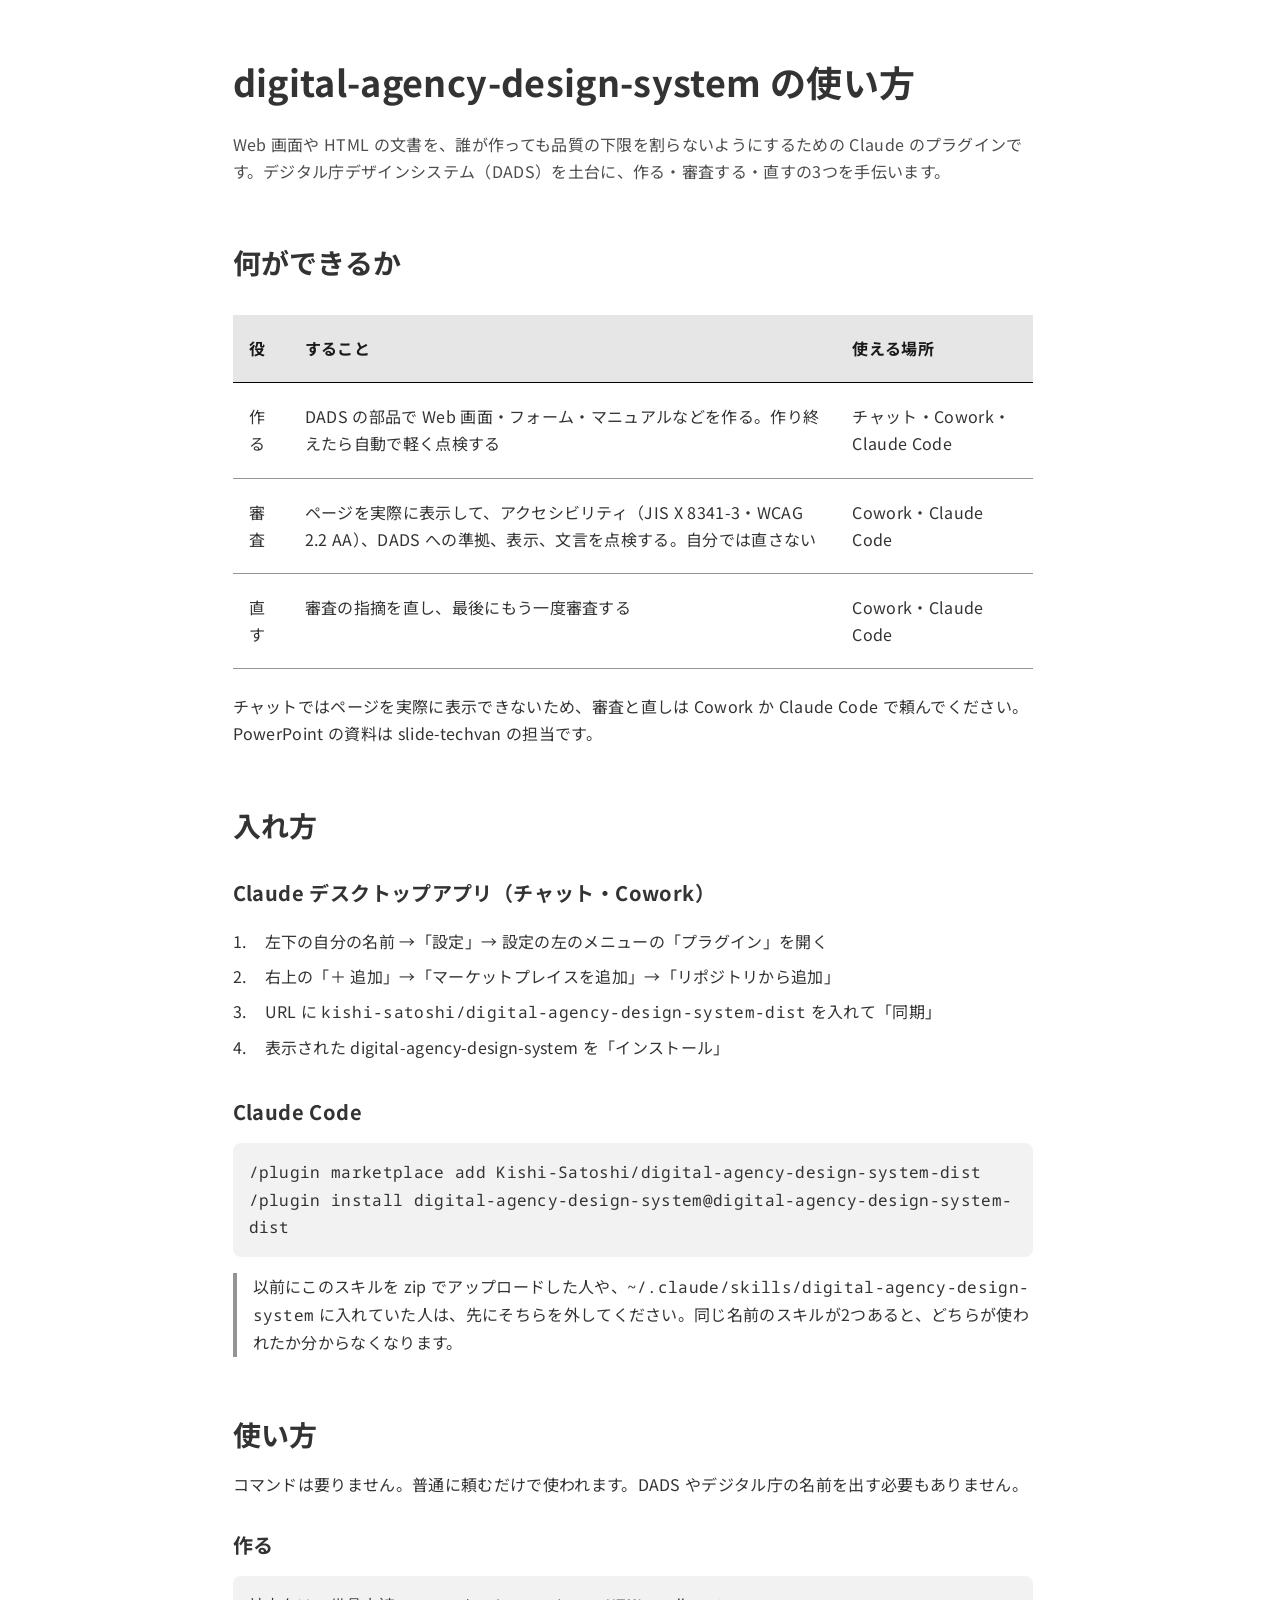
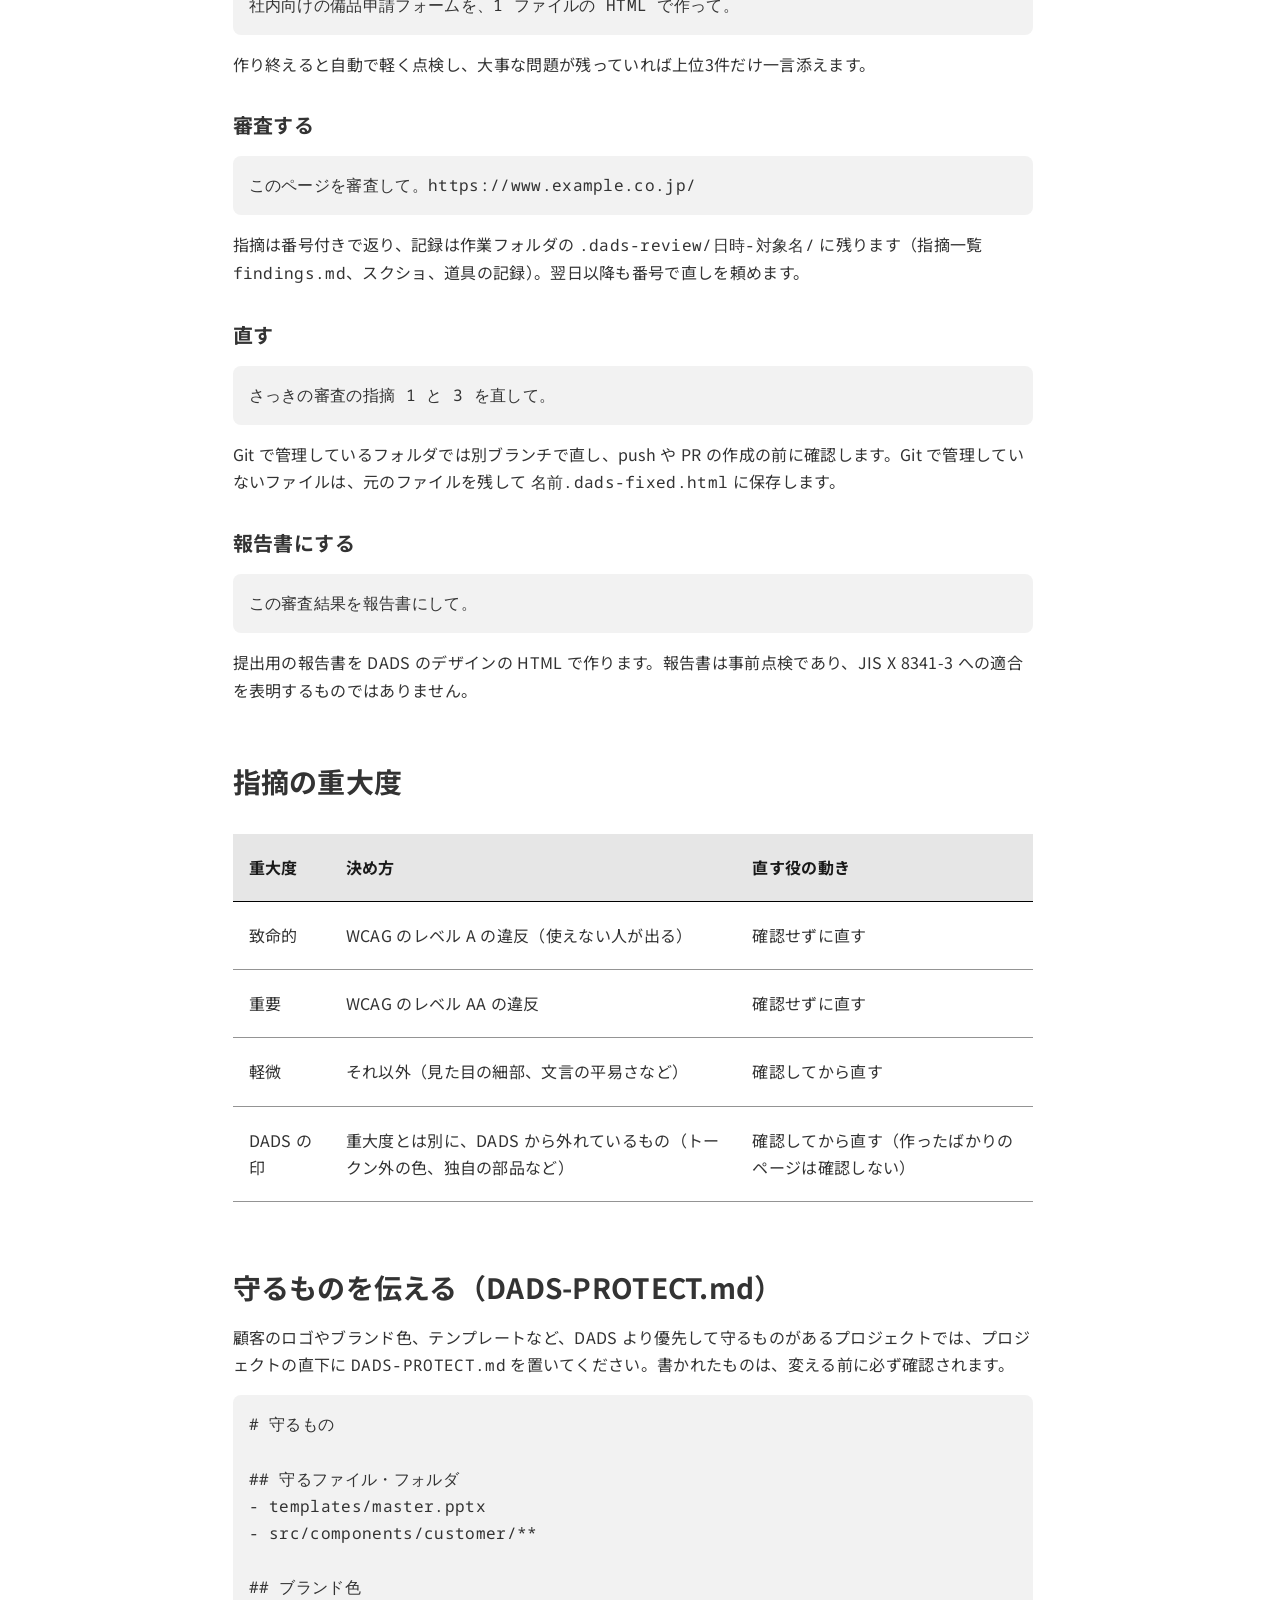
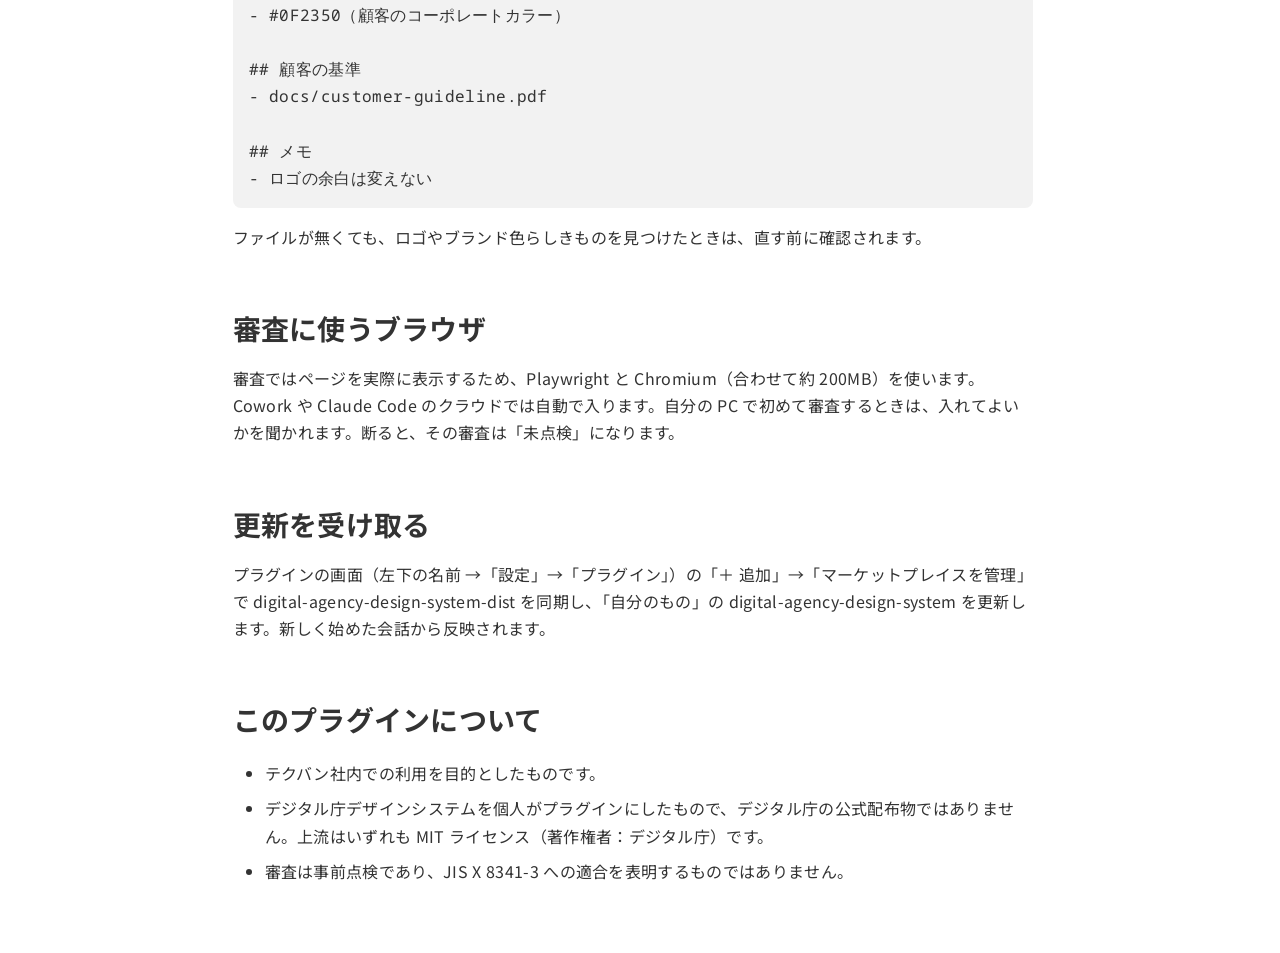
==== docs/index.html @ 33c7eef5 "v0.1.0 を反映（元 5535db5）" ====
<!doctype html>
<html lang="ja">
<head>
<meta charset="utf-8">
<meta name="viewport" content="width=device-width, initial-scale=1">
<title>digital-agency-design-system の使い方</title>
<link rel="preconnect" href="https://fonts.googleapis.com">
<link rel="preconnect" href="https://fonts.gstatic.com" crossorigin>
<link href="https://fonts.googleapis.com/css2?family=Noto+Sans+JP:wght@400;700&family=Noto+Sans+Mono:wght@400;700&display=swap" rel="stylesheet">
<style>
/* DADS global.css */
:root {
  --color-primitive-blue-50: #e8f1fe;
  --color-primitive-blue-100: #d9e6ff;
  --color-primitive-blue-200: #c5d7fb;
  --color-primitive-blue-300: #9db7f9;
  --color-primitive-blue-400: #7096f8;
  --color-primitive-blue-500: #4979f5;
  --color-primitive-blue-600: #3460fb;
  --color-primitive-blue-700: #264af4;
  --color-primitive-blue-800: #0031d8;
  --color-primitive-blue-900: #0017c1;
  --color-primitive-blue-1000: #00118f;
  --color-primitive-blue-1100: #000071;
  --color-primitive-blue-1200: #000060;
  --color-primitive-light-blue-50: #f0f9ff;
  --color-primitive-light-blue-100: #dcf0ff;
  --color-primitive-light-blue-200: #c0e4ff;
  --color-primitive-light-blue-300: #97d3ff;
  --color-primitive-light-blue-400: #57b8ff;
  --color-primitive-light-blue-500: #39abff;
  --color-primitive-light-blue-600: #008bf2;
  --color-primitive-light-blue-700: #0877d7;
  --color-primitive-light-blue-800: #0066be;
  --color-primitive-light-blue-900: #0055ad;
  --color-primitive-light-blue-1000: #00428c;
  --color-primitive-light-blue-1100: #00316a;
  --color-primitive-light-blue-1200: #00234b;
  --color-primitive-cyan-50: #e9f7f9;
  --color-primitive-cyan-100: #c8f8ff;
  --color-primitive-cyan-200: #99f2ff;
  --color-primitive-cyan-300: #79e2f2;
  --color-primitive-cyan-400: #2bc8e4;
  --color-primitive-cyan-500: #01b7d6;
  --color-primitive-cyan-600: #00a3bf;
  --color-primitive-cyan-700: #008da6;
  --color-primitive-cyan-800: #008299;
  --color-primitive-cyan-900: #006f83;
  --color-primitive-cyan-1000: #006173;
  --color-primitive-cyan-1100: #004c59;
  --color-primitive-cyan-1200: #003741;
  --color-primitive-green-50: #e6f5ec;
  --color-primitive-green-100: #c2e5d1;
  --color-primitive-green-200: #9bd4b5;
  --color-primitive-green-300: #71c598;
  --color-primitive-green-400: #51b883;
  --color-primitive-green-500: #2cac6e;
  --color-primitive-green-600: #259d63;
  --color-primitive-green-700: #1d8b56;
  --color-primitive-green-800: #197a4b;
  --color-primitive-green-900: #115a36;
  --color-primitive-green-1000: #0c472a;
  --color-primitive-green-1100: #08351f;
  --color-primitive-green-1200: #032213;
  --color-primitive-lime-50: #ebfad9;
  --color-primitive-lime-100: #d0f5a2;
  --color-primitive-lime-200: #c0f354;
  --color-primitive-lime-300: #ade830;
  --color-primitive-lime-400: #9ddd15;
  --color-primitive-lime-500: #8cc80c;
  --color-primitive-lime-600: #7eb40d;
  --color-primitive-lime-700: #6fa104;
  --color-primitive-lime-800: #618e00;
  --color-primitive-lime-900: #507500;
  --color-primitive-lime-1000: #3e5a00;
  --color-primitive-lime-1100: #2c4100;
  --color-primitive-lime-1200: #1e2d00;
  --color-primitive-yellow-50: #fbf5e0;
  --color-primitive-yellow-100: #fff0b3;
  --color-primitive-yellow-200: #ffe380;
  --color-primitive-yellow-300: #ffd43d;
  --color-primitive-yellow-400: #ffc700;
  --color-primitive-yellow-500: #ebb700;
  --color-primitive-yellow-600: #d2a400;
  --color-primitive-yellow-700: #b78f00;
  --color-primitive-yellow-800: #a58000;
  --color-primitive-yellow-900: #927200;
  --color-primitive-yellow-1000: #806300;
  --color-primitive-yellow-1100: #6e5600;
  --color-primitive-yellow-1200: #604b00;
  --color-primitive-orange-50: #ffeee2;
  --color-primitive-orange-100: #ffdfca;
  --color-primitive-orange-200: #ffc199;
  --color-primitive-orange-300: #ffa66d;
  --color-primitive-orange-400: #ff8d44;
  --color-primitive-orange-500: #ff7628;
  --color-primitive-orange-600: #fb5b01;
  --color-primitive-orange-700: #e25100;
  --color-primitive-orange-800: #c74700;
  --color-primitive-orange-900: #ac3e00;
  --color-primitive-orange-1000: #8b3200;
  --color-primitive-orange-1100: #6d2700;
  --color-primitive-orange-1200: #541e00;
  --color-primitive-red-50: #fdeeee;
  --color-primitive-red-100: #ffdada;
  --color-primitive-red-200: #ffbbbb;
  --color-primitive-red-300: #ff9696;
  --color-primitive-red-400: #ff7171;
  --color-primitive-red-500: #ff5454;
  --color-primitive-red-600: #fe3939;
  --color-primitive-red-700: #fa0000;
  --color-primitive-red-800: #ec0000;
  --color-primitive-red-900: #ce0000;
  --color-primitive-red-1000: #a90000;
  --color-primitive-red-1100: #850000;
  --color-primitive-red-1200: #620000;
  --color-primitive-magenta-50: #f3e5f4;
  --color-primitive-magenta-100: #ffd0ff;
  --color-primitive-magenta-200: #ffaeff;
  --color-primitive-magenta-300: #ff8eff;
  --color-primitive-magenta-400: #f661f6;
  --color-primitive-magenta-500: #f137f1;
  --color-primitive-magenta-600: #db00db;
  --color-primitive-magenta-700: #c000c0;
  --color-primitive-magenta-800: #aa00aa;
  --color-primitive-magenta-900: #8b008b;
  --color-primitive-magenta-1000: #6c006c;
  --color-primitive-magenta-1100: #500050;
  --color-primitive-magenta-1200: #3b003b;
  --color-primitive-purple-50: #f1eafa;
  --color-primitive-purple-100: #ecddff;
  --color-primitive-purple-200: #ddc2ff;
  --color-primitive-purple-300: #cda6ff;
  --color-primitive-purple-400: #bb87ff;
  --color-primitive-purple-500: #a565f8;
  --color-primitive-purple-600: #8843e1;
  --color-primitive-purple-700: #6f23d0;
  --color-primitive-purple-800: #5c10be;
  --color-primitive-purple-900: #5109ad;
  --color-primitive-purple-1000: #41048e;
  --color-primitive-purple-1100: #30016c;
  --color-primitive-purple-1200: #21004b;
  --color-neutral-white: #ffffff;
  --color-neutral-black: #000000;
  --color-neutral-solid-gray-50: #f2f2f2;
  --color-neutral-solid-gray-100: #e6e6e6;
  --color-neutral-solid-gray-200: #cccccc;
  --color-neutral-solid-gray-300: #b3b3b3;
  --color-neutral-solid-gray-400: #999999;
  --color-neutral-solid-gray-420: #949494;
  --color-neutral-solid-gray-500: #7f7f7f;
  --color-neutral-solid-gray-536: #767676;
  --color-neutral-solid-gray-600: #666666;
  --color-neutral-solid-gray-700: #4d4d4d;
  --color-neutral-solid-gray-800: #333333;
  --color-neutral-solid-gray-900: #1a1a1a;
  --color-neutral-opacity-gray-50: rgba(0, 0, 0, 0.05);
  --color-neutral-opacity-gray-100: rgba(0, 0, 0, 0.1);
  --color-neutral-opacity-gray-200: rgba(0, 0, 0, 0.2);
  --color-neutral-opacity-gray-300: rgba(0, 0, 0, 0.3);
  --color-neutral-opacity-gray-400: rgba(0, 0, 0, 0.4);
  --color-neutral-opacity-gray-420: rgba(0, 0, 0, 0.42);
  --color-neutral-opacity-gray-500: rgba(0, 0, 0, 0.5);
  --color-neutral-opacity-gray-536: rgba(0, 0, 0, 0.54);
  --color-neutral-opacity-gray-600: rgba(0, 0, 0, 0.6);
  --color-neutral-opacity-gray-700: rgba(0, 0, 0, 0.7);
  --color-neutral-opacity-gray-800: rgba(0, 0, 0, 0.8);
  --color-neutral-opacity-gray-900: rgba(0, 0, 0, 0.9);
  --font-family-sans:
    "Noto Sans JP", -apple-system, BlinkMacSystemFont, sans-serif;
  --font-family-mono: "Noto Sans Mono", monospace;
  --elevation-1:
    0 2px 8px 1px rgba(0, 0, 0, 0.1), 0 1px 5px 0 rgba(0, 0, 0, 0.3);
  --elevation-2:
    0 2px 12px 2px rgba(0, 0, 0, 0.1), 0 1px 6px 0 rgba(0, 0, 0, 0.3);
  --elevation-3:
    0 4px 16px 3px rgba(0, 0, 0, 0.1), 0 1px 6px 0 rgba(0, 0, 0, 0.3);
  --elevation-4:
    0 6px 20px 4px rgba(0, 0, 0, 0.1), 0 2px 6px 0 rgba(0, 0, 0, 0.3);
  --elevation-5:
    0 8px 24px 5px rgba(0, 0, 0, 0.1), 0 2px 10px 0 rgba(0, 0, 0, 0.3);
  --elevation-6:
    0 10px 30px 6px rgba(0, 0, 0, 0.1), 0 3px 12px 0 rgba(0, 0, 0, 0.3);
  --elevation-7:
    0 12px 36px 7px rgba(0, 0, 0, 0.1), 0 3px 14px 0 rgba(0, 0, 0, 0.3);
  --elevation-8:
    0 14px 40px 7px rgba(0, 0, 0, 0.1), 0 3px 16px 0 rgba(0, 0, 0, 0.3);
  --color-semantic-success-1: var(--color-primitive-green-600);
  --color-semantic-success-2: var(--color-primitive-green-800);
  --color-semantic-error-1: var(--color-primitive-red-800);
  --color-semantic-error-2: var(--color-primitive-red-900);
  --color-semantic-warning-yellow-1: var(--color-primitive-yellow-700);
  --color-semantic-warning-yellow-2: var(--color-primitive-yellow-900);
  --color-semantic-warning-orange-1: var(--color-primitive-orange-600);
  --color-semantic-warning-orange-2: var(--color-primitive-orange-800);
  --color-key-50: var(--color-primitive-blue-50);
  --color-key-100: var(--color-primitive-blue-100);
  --color-key-200: var(--color-primitive-blue-200);
  --color-key-300: var(--color-primitive-blue-300);
  --color-key-400: var(--color-primitive-blue-400);
  --color-key-500: var(--color-primitive-blue-500);
  --color-key-600: var(--color-primitive-blue-600);
  --color-key-700: var(--color-primitive-blue-700);
  --color-key-800: var(--color-primitive-blue-800);
  --color-key-900: var(--color-primitive-blue-900);
  --color-key-1000: var(--color-primitive-blue-1000);
  --color-key-1100: var(--color-primitive-blue-1100);
  --color-key-1200: var(--color-primitive-blue-1200);
}

html {
  scrollbar-gutter: stable;
  font-family: var(--font-family-sans);
}

html:has(:modal) {
  overflow: clip;
  scrollbar-gutter: auto;
}

body:has(:modal) {
  overflow: auto;
  scrollbar-gutter: stable;
}

:where(a):any-link {
  color: var(--color-primitive-blue-1000);
  text-decoration: underline;
  text-decoration-thickness: calc(1 / 16 * 1rem);
  text-underline-offset: calc(3 / 16 * 1rem);
}

:where(a):visited {
  color: var(--color-primitive-magenta-900);
}

@media (hover: hover) {
  :where(a):hover {
    color: var(--color-primitive-blue-900);
    text-decoration-thickness: calc(3 / 16 * 1rem);
  }
}

:where(a):active {
  color: var(--color-primitive-orange-800);
  text-decoration-thickness: calc(1 / 16 * 1rem);
}

:focus-visible {
  outline: calc(4 / 16 * 1rem) solid var(--color-neutral-black);
  outline-offset: calc(2 / 16 * 1rem);
  border-radius: calc(4 / 16 * 1rem);
  box-shadow: 0 0 0 calc(2 / 16 * 1rem) var(--color-primitive-yellow-300);
}

.dads-u-visually-hidden {
  clip: rect(0 0 0 0) !important;
  clip-path: inset(50%) !important;
  height: 1px !important;
  overflow: hidden !important;
  position: absolute !important;
  white-space: nowrap !important;
  width: 1px !important;
}

:where(.dads-u-focus-outline):focus-visible {
  outline: calc(4 / 16 * 1rem) solid var(--color-neutral-black) !important;
  outline-offset: calc(2 / 16 * 1rem) !important;
  border-radius: calc(4 / 16 * 1rem) !important;
  background-color: var(--color-primitive-yellow-300) !important;
  box-shadow: 0 0 0 calc(2 / 16 * 1rem) var(--color-primitive-yellow-300) !important;
}

@supports selector(:has(*)) {
  :where(.dads-u-focus-within-outline):focus-visible,
  :where(.dads-u-focus-within-outline):has(:focus-visible) {
    outline: calc(4 / 16 * 1rem) solid var(--color-neutral-black) !important;
    outline-offset: calc(2 / 16 * 1rem) !important;
    border-radius: calc(4 / 16 * 1rem) !important;
    background-color: var(--color-primitive-yellow-300) !important;
    box-shadow: 0 0 0 calc(2 / 16 * 1rem) var(--color-primitive-yellow-300) !important;
  }
}
@supports not selector(:has(*)) {
  :where(.dads-u-focus-within-outline):focus-within {
    outline: calc(4 / 16 * 1rem) solid var(--color-neutral-black) !important;
    outline-offset: calc(2 / 16 * 1rem) !important;
    border-radius: calc(4 / 16 * 1rem) !important;
    background-color: var(--color-primitive-yellow-300) !important;
    box-shadow: 0 0 0 calc(2 / 16 * 1rem) var(--color-primitive-yellow-300) !important;
  }
}

.dads-u-dsp-64B-140 {
  font-weight: bold !important;
  font-size: calc(64 / 16 * 1rem) !important;
  line-height: 1.4 !important;
  letter-spacing: 0 !important;
}

.dads-u-dsp-57B-140 {
  font-weight: bold !important;
  font-size: calc(57 / 16 * 1rem) !important;
  line-height: 1.4 !important;
  letter-spacing: 0 !important;
}

.dads-u-dsp-48B-140 {
  font-weight: bold !important;
  font-size: calc(48 / 16 * 1rem) !important;
  line-height: 1.4 !important;
  letter-spacing: 0 !important;
}

.dads-u-dsp-64N-140 {
  font-weight: normal !important;
  font-size: calc(64 / 16 * 1rem) !important;
  line-height: 1.4 !important;
  letter-spacing: 0 !important;
}

.dads-u-dsp-57N-140 {
  font-weight: normal !important;
  font-size: calc(57 / 16 * 1rem) !important;
  line-height: 1.4 !important;
  letter-spacing: 0 !important;
}

.dads-u-dsp-48N-140 {
  font-weight: normal !important;
  font-size: calc(48 / 16 * 1rem) !important;
  line-height: 1.4 !important;
  letter-spacing: 0 !important;
}

.dads-u-std-45B-140 {
  font-weight: bold !important;
  font-size: calc(45 / 16 * 1rem) !important;
  line-height: 1.4 !important;
  letter-spacing: 0 !important;
}

.dads-u-std-36B-140 {
  font-weight: bold !important;
  font-size: calc(36 / 16 * 1rem) !important;
  line-height: 1.4 !important;
  letter-spacing: 0.01em !important;
}

.dads-u-std-32B-150 {
  font-weight: bold !important;
  font-size: calc(32 / 16 * 1rem) !important;
  line-height: 1.5 !important;
  letter-spacing: 0.01em !important;
}

.dads-u-std-28B-150 {
  font-weight: bold !important;
  font-size: calc(28 / 16 * 1rem) !important;
  line-height: 1.5 !important;
  letter-spacing: 0.01em !important;
}

.dads-u-std-26B-150 {
  font-weight: bold !important;
  font-size: calc(26 / 16 * 1rem) !important;
  line-height: 1.5 !important;
  letter-spacing: 0.02em !important;
}

.dads-u-std-24B-150 {
  font-weight: bold !important;
  font-size: calc(24 / 16 * 1rem) !important;
  line-height: 1.5 !important;
  letter-spacing: 0.02em !important;
}

.dads-u-std-22B-150 {
  font-weight: bold !important;
  font-size: calc(22 / 16 * 1rem) !important;
  line-height: 1.5 !important;
  letter-spacing: 0.02em !important;
}

.dads-u-std-20B-150 {
  font-weight: bold !important;
  font-size: calc(20 / 16 * 1rem) !important;
  line-height: 1.5 !important;
  letter-spacing: 0.02em !important;
}

.dads-u-std-18B-160 {
  font-weight: bold !important;
  font-size: calc(18 / 16 * 1rem) !important;
  line-height: 1.6 !important;
  letter-spacing: 0.02em !important;
}

.dads-u-std-17B-170 {
  font-weight: bold !important;
  font-size: calc(17 / 16 * 1rem) !important;
  line-height: 1.7 !important;
  letter-spacing: 0.02em !important;
}

.dads-u-std-16B-170 {
  font-weight: bold !important;
  font-size: calc(16 / 16 * 1rem) !important;
  line-height: 1.7 !important;
  letter-spacing: 0.02em !important;
}

.dads-u-std-16B-175 {
  font-weight: bold !important;
  font-size: calc(16 / 16 * 1rem) !important;
  line-height: 1.75 !important;
  letter-spacing: 0.02em !important;
}

.dads-u-std-45N-140 {
  font-weight: normal !important;
  font-size: calc(45 / 16 * 1rem) !important;
  line-height: 1.4 !important;
  letter-spacing: 0 !important;
}

.dads-u-std-36N-140 {
  font-weight: normal !important;
  font-size: calc(36 / 16 * 1rem) !important;
  line-height: 1.4 !important;
  letter-spacing: 0.01em !important;
}

.dads-u-std-32N-150 {
  font-weight: normal !important;
  font-size: calc(32 / 16 * 1rem) !important;
  line-height: 1.5 !important;
  letter-spacing: 0.01em !important;
}

.dads-u-std-28N-150 {
  font-weight: normal !important;
  font-size: calc(28 / 16 * 1rem) !important;
  line-height: 1.5 !important;
  letter-spacing: 0.01em !important;
}

.dads-u-std-26N-150 {
  font-weight: normal !important;
  font-size: calc(26 / 16 * 1rem) !important;
  line-height: 1.5 !important;
  letter-spacing: 0.02em !important;
}

.dads-u-std-24N-150 {
  font-weight: normal !important;
  font-size: calc(24 / 16 * 1rem) !important;
  line-height: 1.5 !important;
  letter-spacing: 0.02em !important;
}

.dads-u-std-22N-150 {
  font-weight: normal !important;
  font-size: calc(22 / 16 * 1rem) !important;
  line-height: 1.5 !important;
  letter-spacing: 0.02em !important;
}

.dads-u-std-20N-150 {
  font-weight: normal !important;
  font-size: calc(20 / 16 * 1rem) !important;
  line-height: 1.5 !important;
  letter-spacing: 0.02em !important;
}

.dads-u-std-18N-160 {
  font-weight: normal !important;
  font-size: calc(18 / 16 * 1rem) !important;
  line-height: 1.6 !important;
  letter-spacing: 0.02em !important;
}

.dads-u-std-17N-170 {
  font-weight: normal !important;
  font-size: calc(17 / 16 * 1rem) !important;
  line-height: 1.7 !important;
  letter-spacing: 0.02em !important;
}

.dads-u-std-16N-170 {
  font-weight: normal !important;
  font-size: calc(16 / 16 * 1rem) !important;
  line-height: 1.7 !important;
  letter-spacing: 0.02em !important;
}

.dads-u-std-16N-175 {
  font-weight: normal !important;
  font-size: calc(16 / 16 * 1rem) !important;
  line-height: 1.75 !important;
  letter-spacing: 0.02em !important;
}

.dads-u-dns-17B-130 {
  font-weight: bold !important;
  font-size: calc(17 / 16 * 1rem) !important;
  line-height: 1.3 !important;
  letter-spacing: 0 !important;
}

.dads-u-dns-17B-120 {
  font-weight: bold !important;
  font-size: calc(17 / 16 * 1rem) !important;
  line-height: 1.2 !important;
  letter-spacing: 0 !important;
}

.dads-u-dns-16B-130 {
  font-weight: bold !important;
  font-size: calc(16 / 16 * 1rem) !important;
  line-height: 1.3 !important;
  letter-spacing: 0 !important;
}

.dads-u-dns-16B-120 {
  font-weight: bold !important;
  font-size: calc(16 / 16 * 1rem) !important;
  line-height: 1.2 !important;
  letter-spacing: 0 !important;
}

.dads-u-dns-14B-130 {
  font-weight: bold !important;
  font-size: calc(14 / 16 * 1rem) !important;
  line-height: 1.3 !important;
  letter-spacing: 0 !important;
}

.dads-u-dns-14B-120 {
  font-weight: bold !important;
  font-size: calc(14 / 16 * 1rem) !important;
  line-height: 1.2 !important;
  letter-spacing: 0 !important;
}

.dads-u-dns-17N-130 {
  font-weight: normal !important;
  font-size: calc(17 / 16 * 1rem) !important;
  line-height: 1.3 !important;
  letter-spacing: 0 !important;
}

.dads-u-dns-17N-120 {
  font-weight: normal !important;
  font-size: calc(17 / 16 * 1rem) !important;
  line-height: 1.2 !important;
  letter-spacing: 0 !important;
}

.dads-u-dns-16N-130 {
  font-weight: normal !important;
  font-size: calc(16 / 16 * 1rem) !important;
  line-height: 1.3 !important;
  letter-spacing: 0 !important;
}

.dads-u-dns-16N-120 {
  font-weight: normal !important;
  font-size: calc(16 / 16 * 1rem) !important;
  line-height: 1.2 !important;
  letter-spacing: 0 !important;
}

.dads-u-dns-14N-130 {
  font-weight: normal !important;
  font-size: calc(14 / 16 * 1rem) !important;
  line-height: 1.3 !important;
  letter-spacing: 0 !important;
}

.dads-u-dns-14N-120 {
  font-weight: normal !important;
  font-size: calc(14 / 16 * 1rem) !important;
  line-height: 1.2 !important;
  letter-spacing: 0 !important;
}

.dads-u-oln-17B-100 {
  font-weight: bold !important;
  font-size: calc(17 / 16 * 1rem) !important;
  line-height: 1 !important;
  letter-spacing: 0.02em !important;
}

.dads-u-oln-16B-100 {
  font-weight: bold !important;
  font-size: calc(16 / 16 * 1rem) !important;
  line-height: 1 !important;
  letter-spacing: 0.02em !important;
}

.dads-u-oln-14B-100 {
  font-weight: bold !important;
  font-size: calc(14 / 16 * 1rem) !important;
  line-height: 1 !important;
  letter-spacing: 0.02em !important;
}

.dads-u-oln-17N-100 {
  font-weight: normal !important;
  font-size: calc(17 / 16 * 1rem) !important;
  line-height: 1 !important;
  letter-spacing: 0.02em !important;
}

.dads-u-oln-16N-100 {
  font-weight: normal !important;
  font-size: calc(16 / 16 * 1rem) !important;
  line-height: 1 !important;
  letter-spacing: 0.02em !important;
}

.dads-u-oln-14N-100 {
  font-weight: normal !important;
  font-size: calc(14 / 16 * 1rem) !important;
  line-height: 1 !important;
  letter-spacing: 0.02em !important;
}

.dads-u-mono-17B-150 {
  font-weight: bold !important;
  font-size: calc(17 / 16 * 1rem) !important;
  line-height: 1.5 !important;
  font-family: var(--font-family-mono) !important;
  letter-spacing: 0 !important;
}

.dads-u-mono-16B-150 {
  font-weight: bold !important;
  font-size: calc(16 / 16 * 1rem) !important;
  line-height: 1.5 !important;
  font-family: var(--font-family-mono) !important;
  letter-spacing: 0 !important;
}

.dads-u-mono-14B-150 {
  font-weight: bold !important;
  font-size: calc(14 / 16 * 1rem) !important;
  line-height: 1.5 !important;
  font-family: var(--font-family-mono) !important;
  letter-spacing: 0 !important;
}

.dads-u-mono-17N-150 {
  font-weight: normal !important;
  font-size: calc(17 / 16 * 1rem) !important;
  line-height: 1.5 !important;
  font-family: var(--font-family-mono) !important;
  letter-spacing: 0 !important;
}

.dads-u-mono-16N-150 {
  font-weight: normal !important;
  font-size: calc(16 / 16 * 1rem) !important;
  line-height: 1.5 !important;
  font-family: var(--font-family-mono) !important;
  letter-spacing: 0 !important;
}

.dads-u-mono-14N-150 {
  font-weight: normal !important;
  font-size: calc(14 / 16 * 1rem) !important;
  line-height: 1.5 !important;
  font-family: var(--font-family-mono) !important;
  letter-spacing: 0 !important;
}

/* DADS tokens.css（global.css に無い変数） */
:root {
  --font-weight-400: 400;
  --font-weight-700: 700;
  --font-size-14: 0.875rem;
  --font-size-16: 1rem;
  --font-size-17: 1.0625rem;
  --font-size-18: 1.125rem;
  --font-size-20: 1.25rem;
  --font-size-22: 1.375rem;
  --font-size-24: 1.5rem;
  --font-size-26: 1.625rem;
  --font-size-28: 1.75rem;
  --font-size-32: 2rem;
  --font-size-36: 2.25rem;
  --font-size-45: 2.8125rem;
  --font-size-48: 3rem;
  --font-size-57: 3.5625rem;
  --font-size-64: 4rem;
  --line-height-100: 1;
  --line-height-120: 1.2;
  --line-height-130: 1.3;
  --line-height-140: 1.4;
  --line-height-150: 1.5;
  --line-height-160: 1.6;
  --line-height-170: 1.7;
  --line-height-175: 1.75;
  --border-radius-4: 0.25rem;
  --border-radius-6: 0.375rem;
  --border-radius-8: 0.5rem;
  --border-radius-12: 0.75rem;
  --border-radius-16: 1rem;
  --border-radius-24: 1.5rem;
  --border-radius-32: 2rem;
  --border-radius-full: 624.9375rem;
}
/* heading/heading.css */
.dads-heading {
  color: var(--color-neutral-solid-gray-800);
  font-family: var(--font-family-sans);
}

.dads-heading[data-size="64"] {
  --_shoulder-size: calc(28 / 16 * 1rem);
  --_shoulder-line-height: 1.5;
  --_shoulder-letter-spacing: 0.01em;
  font-weight: bold;
  font-size: calc(64 / 16 * 1rem);
  line-height: 1.4;
  letter-spacing: 0;
}

.dads-heading[data-size="57"] {
  --_shoulder-size: calc(24 / 16 * 1rem);
  --_shoulder-line-height: 1.5;
  --_shoulder-letter-spacing: 0.02em;
  font-weight: bold;
  font-size: calc(57 / 16 * 1rem);
  line-height: 1.4;
  letter-spacing: 0;
}

.dads-heading[data-size="45"] {
  --_shoulder-size: calc(22 / 16 * 1rem);
  --_shoulder-line-height: 1.5;
  --_shoulder-letter-spacing: 0.02em;
  font-weight: bold;
  font-size: calc(45 / 16 * 1rem);
  line-height: 1.4;
  letter-spacing: 0;
}

.dads-heading[data-size="36"] {
  --_shoulder-size: calc(20 / 16 * 1rem);
  --_shoulder-line-height: 1.5;
  --_shoulder-letter-spacing: 0.02em;
  font-weight: bold;
  font-size: calc(36 / 16 * 1rem);
  line-height: 1.4;
  letter-spacing: 0.01em;
}

.dads-heading[data-size="32"] {
  --_shoulder-size: calc(18 / 16 * 1rem);
  --_shoulder-line-height: 1.6;
  --_shoulder-letter-spacing: 0.02em;
  font-weight: bold;
  font-size: calc(32 / 16 * 1rem);
  line-height: 1.5;
  letter-spacing: 0.01em;
}

.dads-heading[data-size="28"] {
  --_shoulder-size: calc(16 / 16 * 1rem);
  --_shoulder-line-height: 1.7;
  --_shoulder-letter-spacing: 0.02em;
  font-weight: bold;
  font-size: calc(28 / 16 * 1rem);
  line-height: 1.5;
  letter-spacing: 0.01em;
}

.dads-heading[data-size="24"] {
  --_shoulder-size: calc(16 / 16 * 1rem);
  --_shoulder-line-height: 1.7;
  --_shoulder-letter-spacing: 0.02em;
  font-weight: bold;
  font-size: calc(24 / 16 * 1rem);
  line-height: 1.5;
  letter-spacing: 0.02em;
}

.dads-heading[data-size="20"] {
  --_shoulder-size: calc(16 / 16 * 1rem);
  --_shoulder-line-height: 1.7;
  --_shoulder-letter-spacing: 0.02em;
  font-weight: bold;
  font-size: calc(20 / 16 * 1rem);
  line-height: 1.5;
  letter-spacing: 0.02em;
}

.dads-heading[data-size="18"] {
  --_shoulder-size: calc(16 / 16 * 1rem);
  --_shoulder-line-height: 1.7;
  --_shoulder-letter-spacing: 0.02em;
  font-weight: bold;
  font-size: calc(18 / 16 * 1rem);
  line-height: 1.6;
  letter-spacing: 0.02em;
}

.dads-heading[data-size="16"] {
  --_shoulder-size: calc(16 / 16 * 1rem);
  --_shoulder-line-height: 1.7;
  --_shoulder-letter-spacing: 0.02em;
  font-weight: bold;
  font-size: calc(16 / 16 * 1rem);
  line-height: 1.7;
  letter-spacing: 0.02em;
}

.dads-heading[data-chip] {
  position: relative;
  padding-left: calc(1em / 3 + 0.5em);
}

.dads-heading[data-chip]::before {
  position: absolute;
  top: 0.2em;
  bottom: 0.1em;
  left: 0;
  width: calc(1em / 3);
  background-color: var(--color-key-900);
  content: "";
}

@supports (top: 1lh) {
  .dads-heading[data-chip]::before {
    top: calc(0.5lh - 0.45em);
    bottom: calc(0.5lh - 0.55em);
  }
}

.dads-heading[data-chip]:has(.dads-heading__shoulder)::before {
  top: calc((var(--_shoulder-size) * (var(--_shoulder-line-height) - 1)) / 2);
}

@media (forced-colors: active) {
  .dads-heading[data-chip]::before {
    background-color: CanvasText;
  }
}

.dads-heading[data-rule] {
  border-bottom: solid var(--color-key-900);
}

.dads-heading[data-rule="8"] {
  border-bottom-width: calc(8 / 16 * 1rem);
  padding-bottom: calc(32 / 16 * 1rem);
}

.dads-heading[data-rule="6"] {
  border-bottom-width: calc(6 / 16 * 1rem);
  padding-bottom: calc(24 / 16 * 1rem);
}

.dads-heading[data-rule="4"] {
  border-bottom-width: calc(4 / 16 * 1rem);
  padding-bottom: calc(16 / 16 * 1rem);
}

.dads-heading[data-rule="2"] {
  border-bottom-width: calc(2 / 16 * 1rem);
  padding-bottom: calc(8 / 16 * 1rem);
}

.dads-heading__shoulder {
  margin: 0;
  font-weight: bold;
  font-size: var(--_shoulder-size);
  line-height: var(--_shoulder-line-height);
  letter-spacing: var(--_shoulder-letter-spacing);
}

.dads-heading__heading {
  margin: 0;
  font: inherit;
}

.dads-heading__icon {
  margin-right: calc(0.4em - 0.25em);
}

.dads-heading__icon::after {
  content: " ";
}

.dads-heading__icon-svg {
  display: inline-block;
  width: 1.25em;
  height: 1.25em;
  vertical-align: -0.25em;
}

/* list/list.css */
.dads-list {
  margin-top: 0;
  margin-bottom: 0;
  padding-left: calc(32 / 16 * 1rem);
  list-style-type: revert;
}

.dads-list > li {
  --_spacing: 0;
  padding-top: var(--_spacing);
  padding-bottom: var(--_spacing);
}

.dads-list[data-spacing="4"] > li {
  --_spacing: calc(4 / 16 * 1rem);
}

.dads-list[data-spacing="8"] > li {
  --_spacing: calc(8 / 16 * 1rem);
}

.dads-list[data-spacing="12"] > li {
  --_spacing: calc(12 / 16 * 1rem);
}

.dads-list[data-marker="number"] {
  padding-left: 0;
  list-style-type: none;
}

.dads-list[data-marker="number"] > li {
  padding-left: calc(32 / 16 * 1rem);
}

.dads-list[data-marker="number"] > li > a:only-child {
  margin-left: calc(-32 / 16 * 1rem);
  padding-left: calc(32 / 16 * 1rem);
}

.dads-list[data-marker="number"] > li > span:first-child,
.dads-list[data-marker="number"] > li > a:only-child > span:first-child {
  margin-left: calc(-32 / 16 * 1rem);
  display: inline-block;
  min-width: calc(32 / 16 * 1rem);
  white-space: nowrap;
}

.dads-list[data-marker="number"] > li > a:only-child > span:first-child {
  text-decoration: inherit;
}

.dads-list .dads-list {
  margin-top: var(--_spacing);
  margin-bottom: calc(-1 * var(--_spacing));
}

/* link/link.css */
.dads-link:any-link {
  color: var(--color-primitive-blue-1000);
  text-decoration: underline;
  text-decoration-thickness: calc(1 / 16 * 1rem);
  text-underline-offset: calc(3 / 16 * 1rem);
}

.dads-link:visited {
  color: var(--color-primitive-magenta-900);
}

@media (hover: hover) {
  .dads-link:hover {
    color: var(--color-primitive-blue-900);
    text-decoration-thickness: calc(3 / 16 * 1rem);
  }
}

.dads-link:active {
  color: var(--color-primitive-orange-800);
  text-decoration-thickness: calc(1 / 16 * 1rem);
}

.dads-link:focus-visible {
  outline: calc(4 / 16 * 1rem) solid var(--color-neutral-black);
  outline-offset: calc(2 / 16 * 1rem);
  border-radius: calc(4 / 16 * 1rem);
  background-color: var(--color-primitive-yellow-300);
  box-shadow: 0 0 0 calc(2 / 16 * 1rem) var(--color-primitive-yellow-300);
}

.dads-link__icon {
  display: inline-block;
  width: calc(16 / 16 * 1rem);
  height: calc(16 / 16 * 1rem);
  vertical-align: -0.15em;
}

/* table/table.css */
.dads-table {
  --_border-color: var(--color-neutral-solid-gray-420);
  --_padding: calc(20 / 16 * 1rem) calc(16 / 16 * 1rem);
  margin: 0;
  box-sizing: border-box;
  display: flex;
  flex-direction: column;
  align-items: flex-start;
  row-gap: calc(16 / 16 * 1rem);
  color: var(--color-neutral-solid-gray-800);
  font-weight: normal;
  font-size: calc(16 / 16 * 1rem);
  line-height: 1.7;
  font-family: var(--font-family-sans);
  letter-spacing: 0.02em;
}

.dads-table[data-size="dense"] {
  --_padding: calc(12 / 16 * 1rem) calc(16 / 16 * 1rem);
  line-height: 1.3;
}

.dads-table__caption {
  font-weight: bold;
  font-size: calc(17 / 16 * 1rem);
}

.dads-table__table {
  border-collapse: collapse;
}

.dads-table__table :is(td, th) {
  padding: var(--_padding);
  text-align: left;
  vertical-align: baseline;
}

.dads-table__table th {
  font-weight: bold;
}

.dads-table__col-header {
  --_border-color: var(--color-neutral-solid-gray-500);
  background-color: var(--color-neutral-solid-gray-100);
  color: var(--color-neutral-solid-gray-900);
}

.dads-table__row-header {
  --_border-color: var(--color-neutral-solid-gray-500);
  background-color: var(--color-neutral-solid-gray-100);
  color: var(--color-neutral-solid-gray-900);
}

/* Stripe */

.dads-table[data-row-stripe] {
  --_border-color: var(--color-neutral-solid-gray-500);
}

.dads-table[data-row-stripe] tr:nth-child(even) {
  background-color: var(--color-neutral-solid-gray-50);
}

/* Hover highlight */

.dads-table[data-row-hover-highlight] {
  --_border-color: var(--color-neutral-solid-gray-500);
}

@media (hover: hover) {
  .dads-table[data-row-hover-highlight] tr:hover {
    background-color: var(--color-key-50);
  }
}

/* With checkbox */

.dads-table[data-selectable] {
  --_border-color: var(--color-neutral-solid-gray-500);
}

.dads-table[data-selectable] tr:has(:checked) :where(td, th) {
  background:
    linear-gradient(#fff, #fff) top / 100% 1px no-repeat,
    linear-gradient(90deg, #fff, #fff) left / var(--_gap-x, 0) 100% no-repeat,
    var(--color-key-100);
  background-origin: padding-box;
}

.dads-table [data-border=""] :is(td, th):first-child,
.dads-table [data-border~="left"] :is(td, th):first-child,
.dads-table [data-cell-border=""] :is(td, th),
.dads-table [data-cell-border~="left"] :is(td, th),
.dads-table [data-cell-border~="right"] :is(td, th) + :is(td, th),
.dads-table [data-border=""]:is(td, th),
.dads-table [data-border~="left"]:is(td, th),
.dads-table [data-border=""] + :is(td, th),
.dads-table [data-border~="right"] + :is(td, th) {
  --_gap-x: 1px;
}

@supports (selector(:has(.x))) {
  .dads-table td:has(.dads-checkbox:only-child, .dads-radio:only-child),
  .dads-table th:has(.dads-checkbox:only-child, .dads-radio:only-child) {
    position: relative;
    box-sizing: border-box;
    width: calc(40 / 16 * 1rem);
    padding: 0;
  }

  .dads-table td > :is(.dads-checkbox:only-child, .dads-radio:only-child),
  .dads-table th > :is(.dads-checkbox:only-child, .dads-radio:only-child) {
    position: absolute;
    inset: 0;
    display: grid;
    justify-content: center;
    width: auto;
    padding-top: calc(10 / 16 * 1rem);
  }
}

/* Sort and action */

.dads-table__sort-header {
  --_border-color: var(--color-neutral-solid-gray-500);
  background-color: var(--color-neutral-solid-gray-100);
  padding: calc(12 / 16 * 1rem) calc(16 / 16 * 1rem);
  color: var(--color-neutral-solid-gray-900);
}

.dads-table[data-size="dense"] .dads-table__sort-header {
  padding-top: 0;
  padding-bottom: 0;
}

.dads-table__sort-inner {
  display: flex;
  align-items: start;
  justify-content: space-between;
  column-gap: calc(4 / 16 * 1rem);
}

.dads-table__sort-label {
  display: flex;
  align-items: start;
  gap: calc(4 / 16 * 1rem);
  padding-top: calc(8 / 16 * 1rem);
  padding-bottom: calc(8 / 16 * 1rem);
}

.dads-table[data-size="dense"] .dads-table__sort-label {
  padding-top: calc(11 / 16 * 1rem);
  padding-bottom: calc(11 / 16 * 1rem);
}

.dads-table__sort-button {
  display: inline-flex;
  align-items: start;
  column-gap: calc(4 / 16 * 1rem);
  border: 0;
  background-color: transparent;
  padding: 0;
  color: inherit;
  text-align: left;
  font: inherit;
  letter-spacing: inherit;
  text-decoration: underline;
  text-underline-offset: calc(3 / 16 * 1rem);
}

.dads-table__sort-button:hover {
  text-decoration-thickness: calc(3 / 16 * 1rem);
}

.dads-table__sort-button:focus-visible {
  outline: calc(4 / 16 * 1rem) solid var(--color-neutral-black);
  outline-offset: calc(2 / 16 * 1rem);
  border-radius: calc(4 / 16 * 1rem);
  background-color: var(--color-primitive-yellow-300);
  box-shadow: 0 0 0 calc(2 / 16 * 1rem) var(--color-primitive-yellow-300);
}

.dads-table__sort-icon {
  flex-shrink: 0;
  padding-top: calc(2 / 16 * 1rem);
}

.dads-table[data-size="dense"] .dads-table__sort-icon {
  margin-top: calc(-2 / 16 * 1rem);
  padding-top: 0;
}

.dads-table__sort-svg {
  display: block;
  width: calc(24 / 16 * 1rem);
  height: calc(24 / 16 * 1rem);
}

.dads-table__action {
  margin-right: calc(-16 / 16 * 1rem);
  display: flex;
  flex-shrink: 0;
  align-items: center;
  justify-content: center;
  width: calc(44 / 16 * 1rem);
  height: calc(44 / 16 * 1rem);
  border-radius: calc(4 / 16 * 1rem);
  border: 0;
  background-color: transparent;
  padding: 0;
  color: inherit;
}

.dads-table__action:focus-visible {
  outline: calc(4 / 16 * 1rem) solid var(--color-neutral-black);
  outline-offset: calc(2 / 16 * 1rem);
  border-radius: calc(4 / 16 * 1rem);
  background-color: var(--color-primitive-yellow-300);
  box-shadow: 0 0 0 calc(2 / 16 * 1rem) var(--color-primitive-yellow-300);
}

.dads-table__action-svg {
  display: block;
  width: calc(24 / 16 * 1rem);
  height: calc(24 / 16 * 1rem);
}

/* Utilities */

.dads-table [data-width="full"] {
  width: 100%;
}

.dads-table [data-layout="fixed"] {
  table-layout: fixed;
}

.dads-table [data-cell-border=""] :where(td, th) {
  border: 1px solid var(--_border-color);
}

.dads-table [data-cell-border~="top"] :where(td, th) {
  border-top: 1px solid var(--_border-color);
}

.dads-table [data-cell-border~="right"] :where(td, th) {
  border-right: 1px solid var(--_border-color);
}

.dads-table [data-cell-border~="bottom"] :where(td, th) {
  border-bottom: 1px solid var(--_border-color);
}

.dads-table [data-cell-border~="left"] :where(td, th) {
  border-left: 1px solid var(--_border-color);
}

/* Header cell's black border should take precedence over [data-cell-border] */
:last-of-type > .dads-table__col-header,
:last-of-type > .dads-table__sort-header {
  border-bottom: 1px solid var(--color-neutral-black);
}
.dads-table__row-header:last-of-type {
  border-right: 1px solid var(--color-neutral-black);
}

.dads-table [data-border=""] {
  border: 1px solid var(--_border-color);
}

.dads-table [data-border~="top"] {
  border-top: 1px solid var(--_border-color);
}

.dads-table [data-border~="right"] {
  border-right: 1px solid var(--_border-color);
}

.dads-table [data-border~="bottom"] {
  border-bottom: 1px solid var(--_border-color);
}

.dads-table [data-border~="left"] {
  border-left: 1px solid var(--_border-color);
}

.dads-table [data-border="hidden"] {
  border-style: hidden;
}

.dads-table [data-border~="top-hidden"] {
  border-top-style: hidden;
}

.dads-table [data-border~="right-hidden"] {
  border-right-style: hidden;
}

.dads-table [data-border~="bottom-hidden"] {
  border-bottom-style: hidden;
}

.dads-table [data-border~="left-hidden"] {
  border-left-style: hidden;
}

.dads-table [data-bg="white"] {
  background-color: var(--color-neutral-white);
}

.dads-table [data-bg="solid-gray-50"] {
  --_border-color: var(--color-neutral-solid-gray-500);
  background-color: var(--color-neutral-solid-gray-50);
}

.dads-table [data-bg="solid-gray-100"] {
  --_border-color: var(--color-neutral-solid-gray-500);
  background-color: var(--color-neutral-solid-gray-100);
}

.dads-table [data-bg="transparent"] {
  background-color: transparent;
}

</style>
<script type="module">
// table/scroll-shadow.js
export class ScrollShadow extends HTMLElement {
  #abort = null;

  connectedCallback() {
    this.#abort = new AbortController();
    this.#setup();
    this.#setupEventListeners();
    this.#update();
  }

  disconnectedCallback() {
    this.#abort.abort();
    this.#teardown();
  }

  #setup() {
    Object.assign(this.style, {
      position: "relative",
      marginRight: "calc(var(--scroll-shadow-padding) * -1)",
      marginLeft: "calc(var(--scroll-shadow-padding) * -1)",
      display: "flex",
      overflowX: "auto",
      paddingRight: "var(--scroll-shadow-padding)",
      paddingBottom: "calc(8 / 16 * 1rem)",
      paddingLeft: "var(--scroll-shadow-padding)",
    });

    this.tabIndex = 0;

    const commonShadowStyles = `
      position: sticky;
      top: 0;
      bottom: 0;
      flex-shrink: 0;
      width: calc(24 / 16 * 1rem);
      transition: opacity 0.3s ease;
      opacity: 0;
      pointer-events: none;`;

    this.insertAdjacentHTML(
      "afterbegin",
      `<div class="dads-scroll-shadow__left" style="
        ${commonShadowStyles}
        left: calc(var(--scroll-shadow-padding) * -1);
        margin-right: calc(-24 / 16 * 1rem);
        background: linear-gradient(to right, rgba(0, 0, 0, 0.4), transparent);
      "></div>`,
    );

    this.insertAdjacentHTML(
      "beforeend",
      `<div class="dads-scroll-shadow__right" style="
        ${commonShadowStyles}
        right: calc(var(--scroll-shadow-padding) * -1);
        margin-left: calc(-24 / 16 * 1rem);
        background: linear-gradient(to left, rgba(0, 0, 0, 0.4), transparent);
      "></div>`,
    );
  }

  #teardown() {
    this.removeAttribute("tabindex");
    this.querySelector(".dads-scroll-shadow__left")?.remove();
    this.querySelector(".dads-scroll-shadow__right")?.remove();
  }

  #setupEventListeners() {
    const { signal } = this.#abort;
    this.addEventListener("scroll", () => this.#update(), { signal });
    window.addEventListener("resize", () => this.#update(), { signal });
  }

  #update() {
    if (this.#leftShadow) {
      this.#leftShadow.style.opacity = this.#hasLeftShadow ? "1" : "0";
    }
    if (this.#rightShadow) {
      this.#rightShadow.style.opacity = this.#hasRightShadow ? "1" : "0";
    }
  }

  get #leftShadow() {
    return this.querySelector(".dads-scroll-shadow__left");
  }

  get #rightShadow() {
    return this.querySelector(".dads-scroll-shadow__right");
  }

  get #hasLeftShadow() {
    const paddingValue = this.#getPaddingValue();
    return this.scrollLeft > paddingValue;
  }

  get #hasRightShadow() {
    const paddingValue = this.#getPaddingValue();
    return this.scrollLeft + this.clientWidth < this.scrollWidth - paddingValue;
  }

  #getPaddingValue() {
    return resolveVarPx(this, "--scroll-shadow-padding");
  }
}

function resolveVarPx(targetEl, varName) {
  const probe = document.createElement("div");
  probe.style.cssText = `
    position:absolute;
    visibility:hidden;
    width:var(${varName});
  `;
  targetEl.appendChild(probe);
  const px = parseFloat(getComputedStyle(probe).width);
  probe.remove();
  return px;
}

customElements.define("dads-scroll-shadow", ScrollShadow);

</script>
<style>
  body { margin: 0; background: var(--color-neutral-white); color: var(--color-neutral-solid-gray-800); }
  main { max-width: calc(800 / 16 * 1rem); margin: 0 auto; padding: calc(32 / 16 * 1rem) calc(16 / 16 * 1rem) calc(64 / 16 * 1rem); }
  @media (min-width: 48rem) { main { padding-left: calc(32 / 16 * 1rem); padding-right: calc(32 / 16 * 1rem); } }
  section { margin-top: calc(56 / 16 * 1rem); }
  h2.dads-heading { margin-bottom: calc(16 / 16 * 1rem); }
  h3.dads-heading { margin-top: calc(32 / 16 * 1rem); margin-bottom: calc(8 / 16 * 1rem); }
  p, .dads-list, .dads-table, pre { margin-top: calc(16 / 16 * 1rem); }
  code, pre { font-family: var(--font-family-mono); }
  pre { background: var(--color-neutral-solid-gray-50); border-radius: var(--border-radius-8); padding: calc(16 / 16 * 1rem); overflow-x: auto; white-space: pre-wrap; }
  .lead { color: var(--color-neutral-solid-gray-700); }
  .note { border-left: calc(4 / 16 * 1rem) solid var(--color-neutral-solid-gray-420); padding-left: calc(16 / 16 * 1rem); }
</style>
</head>
<body class="dads-u-std-16N-170">
<main>
  <h1 class="dads-heading" data-size="36">digital-agency-design-system の使い方</h1>
  <p class="lead">Web 画面や HTML の文書を、誰が作っても品質の下限を割らないようにするための Claude のプラグインです。デジタル庁デザインシステム（DADS）を土台に、作る・審査する・直すの3つを手伝います。</p>

  <section aria-labelledby="what">
    <h2 class="dads-heading" data-size="28" id="what">何ができるか</h2>
    <dads-scroll-shadow style="--scroll-shadow-padding: calc(16 / 16 * 1rem);">
    <div class="dads-table">
      <table class="dads-table__table" style="min-width: calc(560 / 16 * 1rem);">
        <thead>
          <tr>
            <th class="dads-table__col-header" scope="col">役</th>
            <th class="dads-table__col-header" scope="col">すること</th>
            <th class="dads-table__col-header" scope="col">使える場所</th>
          </tr>
        </thead>
        <tbody data-cell-border="bottom">
          <tr>
            <td>作る</td>
            <td>DADS の部品で Web 画面・フォーム・マニュアルなどを作る。作り終えたら自動で軽く点検する</td>
            <td>チャット・Cowork・Claude Code</td>
          </tr>
          <tr>
            <td>審査</td>
            <td>ページを実際に表示して、アクセシビリティ（JIS X 8341-3・WCAG 2.2 AA）、DADS への準拠、表示、文言を点検する。自分では直さない</td>
            <td>Cowork・Claude Code</td>
          </tr>
          <tr>
            <td>直す</td>
            <td>審査の指摘を直し、最後にもう一度審査する</td>
            <td>Cowork・Claude Code</td>
          </tr>
        </tbody>
      </table>
    </div>
    </dads-scroll-shadow>
    <p>チャットではページを実際に表示できないため、審査と直しは Cowork か Claude Code で頼んでください。PowerPoint の資料は slide-techvan の担当です。</p>
  </section>

  <section aria-labelledby="install">
    <h2 class="dads-heading" data-size="28" id="install">入れ方</h2>
    <h3 class="dads-heading" data-size="20" id="install-desktop">Claude デスクトップアプリ（チャット・Cowork）</h3>
    <ol class="dads-list" data-marker="number" data-spacing="4">
      <li><span>1. </span>左下の自分の名前 →「設定」→ 設定の左のメニューの「プラグイン」を開く</li>
      <li><span>2. </span>右上の「＋ 追加」→「マーケットプレイスを追加」→「リポジトリから追加」</li>
      <li><span>3. </span>URL に <code>kishi-satoshi/digital-agency-design-system-dist</code> を入れて「同期」</li>
      <li><span>4. </span>表示された digital-agency-design-system を「インストール」</li>
    </ol>
    <h3 class="dads-heading" data-size="20" id="install-code">Claude Code</h3>
    <pre><code>/plugin marketplace add Kishi-Satoshi/digital-agency-design-system-dist
/plugin install digital-agency-design-system@digital-agency-design-system-dist</code></pre>
    <p class="note">以前にこのスキルを zip でアップロードした人や、<code>~/.claude/skills/digital-agency-design-system</code> に入れていた人は、先にそちらを外してください。同じ名前のスキルが2つあると、どちらが使われたか分からなくなります。</p>
  </section>

  <section aria-labelledby="use">
    <h2 class="dads-heading" data-size="28" id="use">使い方</h2>
    <p>コマンドは要りません。普通に頼むだけで使われます。DADS やデジタル庁の名前を出す必要もありません。</p>
    <h3 class="dads-heading" data-size="20" id="use-make">作る</h3>
    <pre><code>社内向けの備品申請フォームを、1 ファイルの HTML で作って。</code></pre>
    <p>作り終えると自動で軽く点検し、大事な問題が残っていれば上位3件だけ一言添えます。</p>
    <h3 class="dads-heading" data-size="20" id="use-review">審査する</h3>
    <pre><code>このページを審査して。https://www.example.co.jp/</code></pre>
    <p>指摘は番号付きで返り、記録は作業フォルダの <code>.dads-review/日時-対象名/</code> に残ります（指摘一覧 <code>findings.md</code>、スクショ、道具の記録）。翌日以降も番号で直しを頼めます。</p>
    <h3 class="dads-heading" data-size="20" id="use-fix">直す</h3>
    <pre><code>さっきの審査の指摘 1 と 3 を直して。</code></pre>
    <p>Git で管理しているフォルダでは別ブランチで直し、push や PR の作成の前に確認します。Git で管理していないファイルは、元のファイルを残して <code>名前.dads-fixed.html</code> に保存します。</p>
    <h3 class="dads-heading" data-size="20" id="use-report">報告書にする</h3>
    <pre><code>この審査結果を報告書にして。</code></pre>
    <p>提出用の報告書を DADS のデザインの HTML で作ります。報告書は事前点検であり、JIS X 8341-3 への適合を表明するものではありません。</p>
  </section>

  <section aria-labelledby="severity">
    <h2 class="dads-heading" data-size="28" id="severity">指摘の重大度</h2>
    <dads-scroll-shadow style="--scroll-shadow-padding: calc(16 / 16 * 1rem);">
    <div class="dads-table">
      <table class="dads-table__table" style="min-width: calc(560 / 16 * 1rem);">
        <thead>
          <tr>
            <th class="dads-table__col-header" scope="col">重大度</th>
            <th class="dads-table__col-header" scope="col">決め方</th>
            <th class="dads-table__col-header" scope="col">直す役の動き</th>
          </tr>
        </thead>
        <tbody data-cell-border="bottom">
          <tr><td>致命的</td><td>WCAG のレベル A の違反（使えない人が出る）</td><td>確認せずに直す</td></tr>
          <tr><td>重要</td><td>WCAG のレベル AA の違反</td><td>確認せずに直す</td></tr>
          <tr><td>軽微</td><td>それ以外（見た目の細部、文言の平易さなど）</td><td>確認してから直す</td></tr>
          <tr><td>DADS の印</td><td>重大度とは別に、DADS から外れているもの（トークン外の色、独自の部品など）</td><td>確認してから直す（作ったばかりのページは確認しない）</td></tr>
        </tbody>
      </table>
    </div>
    </dads-scroll-shadow>
  </section>

  <section aria-labelledby="protect">
    <h2 class="dads-heading" data-size="28" id="protect">守るものを伝える（DADS-PROTECT.md）</h2>
    <p>顧客のロゴやブランド色、テンプレートなど、DADS より優先して守るものがあるプロジェクトでは、プロジェクトの直下に <code>DADS-PROTECT.md</code> を置いてください。書かれたものは、変える前に必ず確認されます。</p>
    <pre><code># 守るもの

## 守るファイル・フォルダ
- templates/master.pptx
- src/components/customer/**

## ブランド色
- #0F2350（顧客のコーポレートカラー）

## 顧客の基準
- docs/customer-guideline.pdf

## メモ
- ロゴの余白は変えない</code></pre>
    <p>ファイルが無くても、ロゴやブランド色らしきものを見つけたときは、直す前に確認されます。</p>
  </section>

  <section aria-labelledby="browser">
    <h2 class="dads-heading" data-size="28" id="browser">審査に使うブラウザ</h2>
    <p>審査ではページを実際に表示するため、Playwright と Chromium（合わせて約 200MB）を使います。Cowork や Claude Code のクラウドでは自動で入ります。自分の PC で初めて審査するときは、入れてよいかを聞かれます。断ると、その審査は「未点検」になります。</p>
  </section>

  <section aria-labelledby="update">
    <h2 class="dads-heading" data-size="28" id="update">更新を受け取る</h2>
    <p>プラグインの画面（左下の名前 →「設定」→「プラグイン」）の「＋ 追加」→「マーケットプレイスを管理」で digital-agency-design-system-dist を同期し、「自分のもの」の digital-agency-design-system を更新します。新しく始めた会話から反映されます。</p>
  </section>

  <section aria-labelledby="about">
    <h2 class="dads-heading" data-size="28" id="about">このプラグインについて</h2>
    <ul class="dads-list" data-spacing="4">
      <li>テクバン社内での利用を目的としたものです。</li>
      <li>デジタル庁デザインシステムを個人がプラグインにしたもので、デジタル庁の公式配布物ではありません。上流はいずれも MIT ライセンス（著作権者：デジタル庁）です。</li>
      <li>審査は事前点検であり、JIS X 8341-3 への適合を表明するものではありません。</li>
    </ul>
  </section>
</main>
</body>
</html>
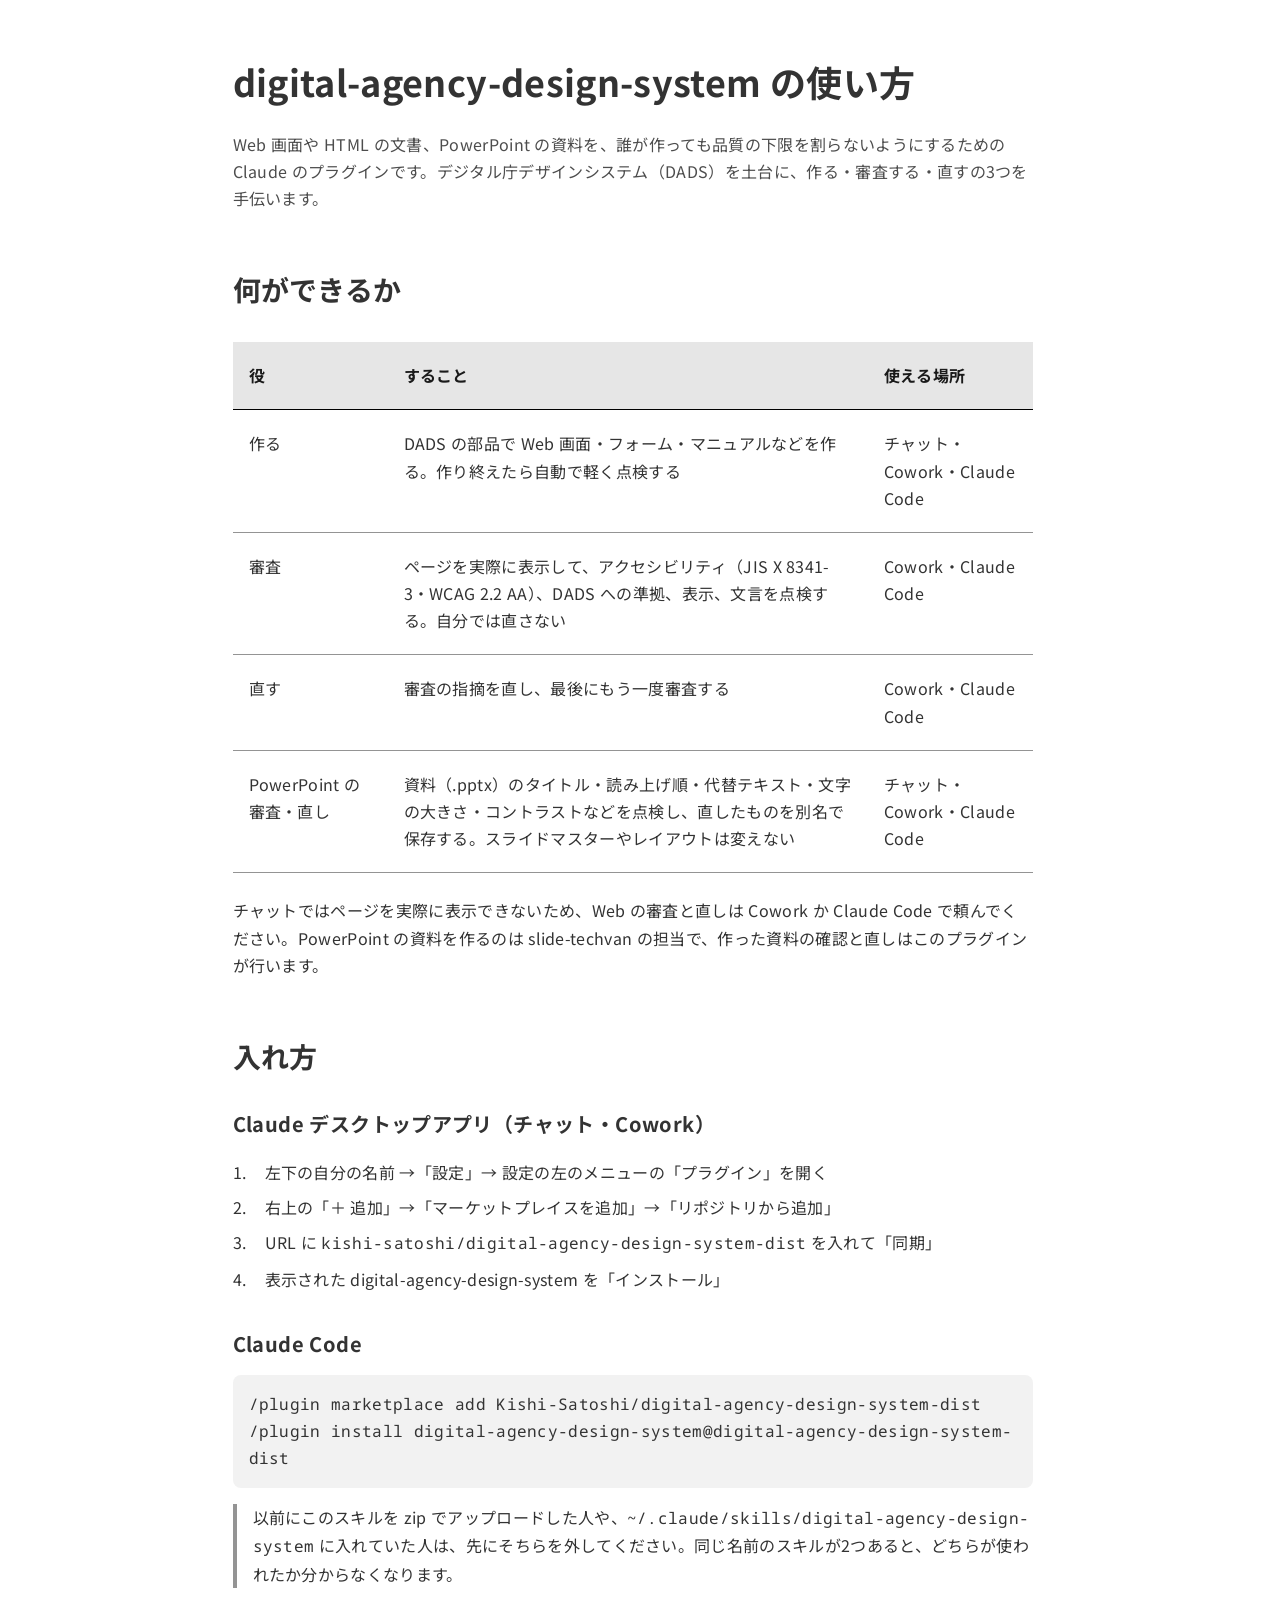
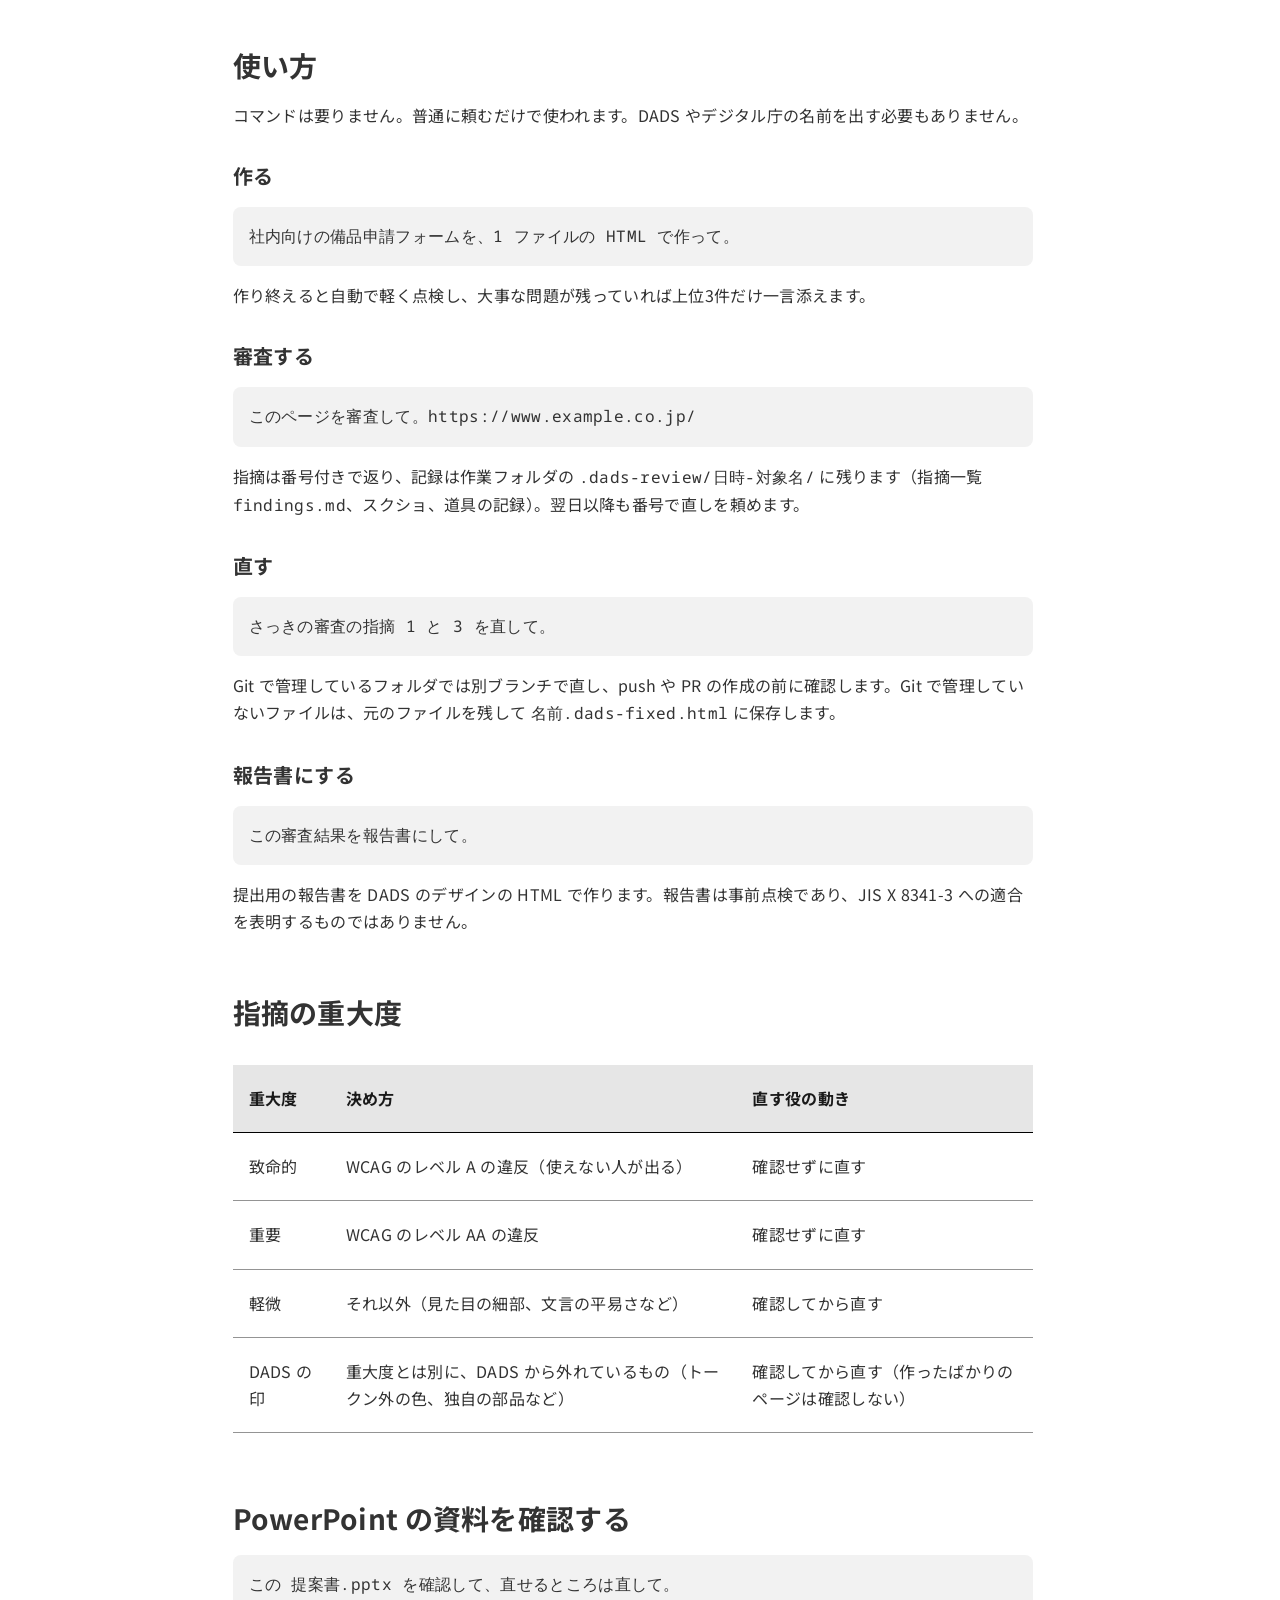
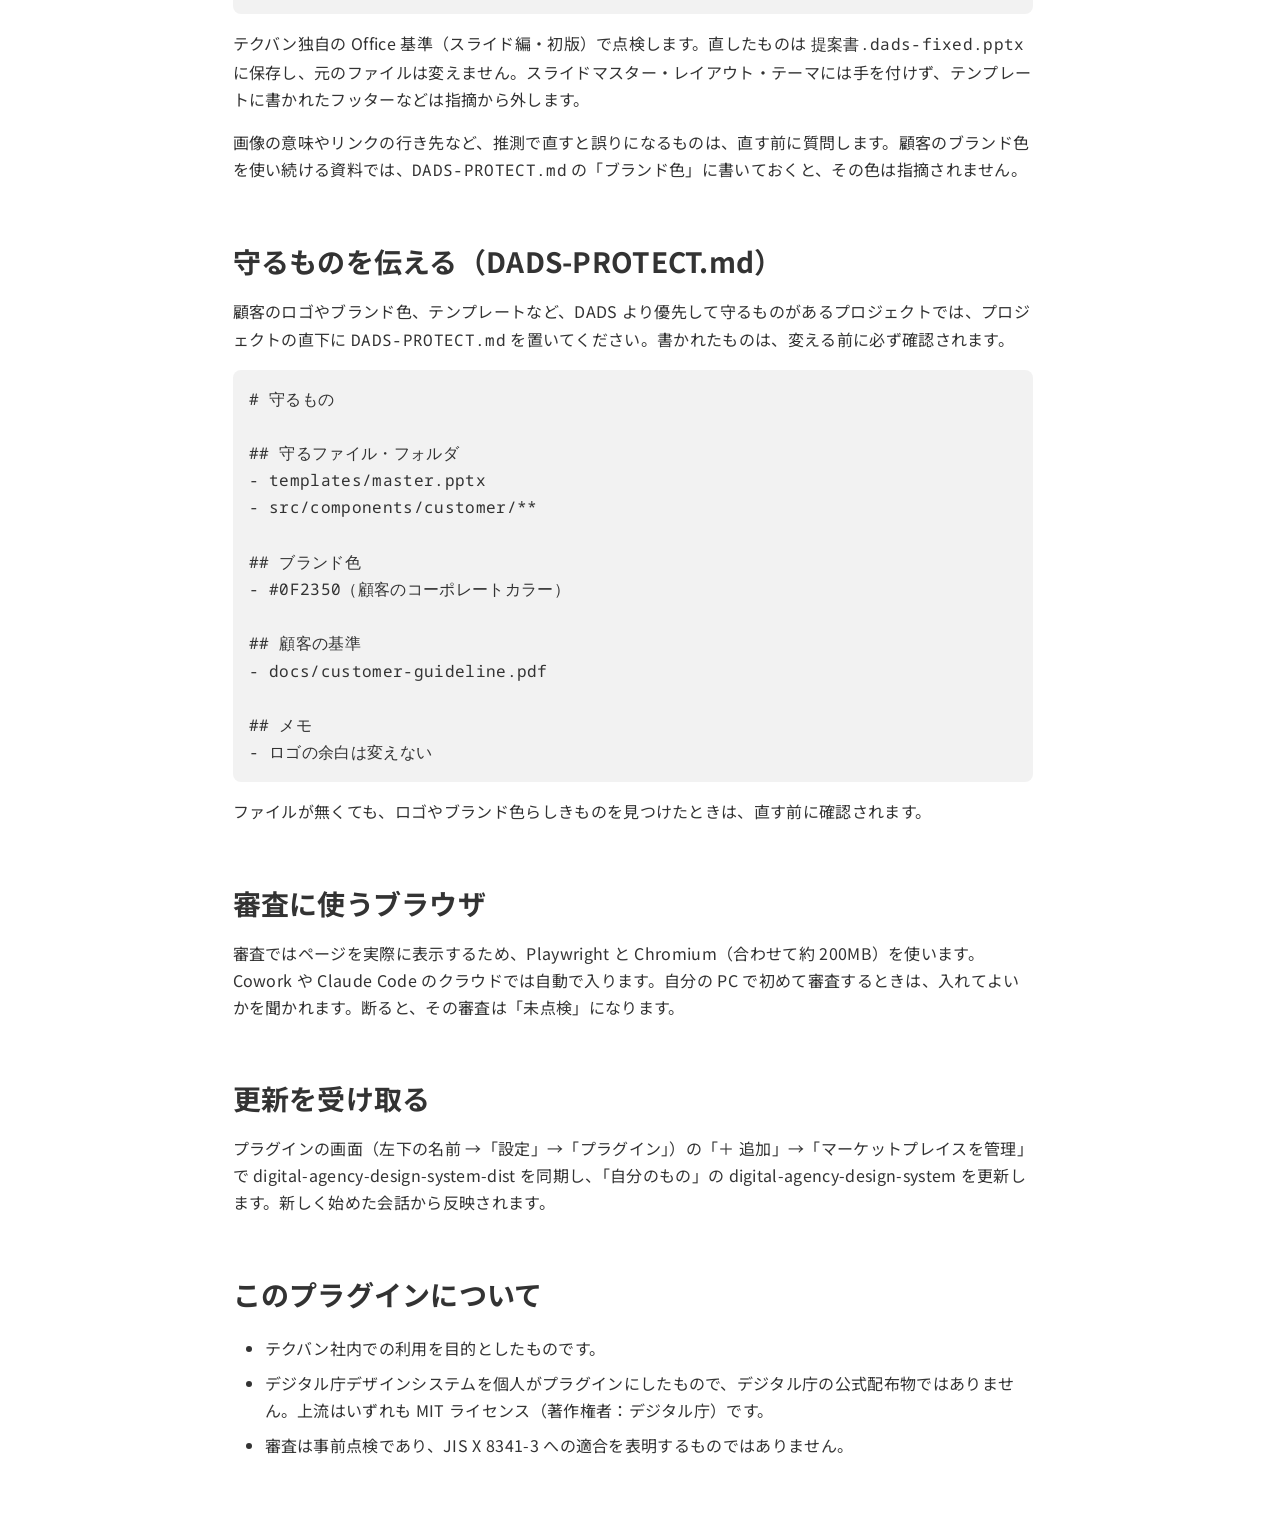
==== commit c692922a: "v0.2.0 を反映（元 acd346d）" ====
--- a/docs/index.html
+++ b/docs/index.html
@@ -1462,7 +1462,7 @@
 <body class="dads-u-std-16N-170">
 <main>
   <h1 class="dads-heading" data-size="36">digital-agency-design-system の使い方</h1>
-  <p class="lead">Web 画面や HTML の文書を、誰が作っても品質の下限を割らないようにするための Claude のプラグインです。デジタル庁デザインシステム（DADS）を土台に、作る・審査する・直すの3つを手伝います。</p>
+  <p class="lead">Web 画面や HTML の文書、PowerPoint の資料を、誰が作っても品質の下限を割らないようにするための Claude のプラグインです。デジタル庁デザインシステム（DADS）を土台に、作る・審査する・直すの3つを手伝います。</p>
 
   <section aria-labelledby="what">
     <h2 class="dads-heading" data-size="28" id="what">何ができるか</h2>
@@ -1492,11 +1492,16 @@
             <td>審査の指摘を直し、最後にもう一度審査する</td>
             <td>Cowork・Claude Code</td>
           </tr>
+          <tr>
+            <td>PowerPoint の審査・直し</td>
+            <td>資料（.pptx）のタイトル・読み上げ順・代替テキスト・文字の大きさ・コントラストなどを点検し、直したものを別名で保存する。スライドマスターやレイアウトは変えない</td>
+            <td>チャット・Cowork・Claude Code</td>
+          </tr>
         </tbody>
       </table>
     </div>
     </dads-scroll-shadow>
-    <p>チャットではページを実際に表示できないため、審査と直しは Cowork か Claude Code で頼んでください。PowerPoint の資料は slide-techvan の担当です。</p>
+    <p>チャットではページを実際に表示できないため、Web の審査と直しは Cowork か Claude Code で頼んでください。PowerPoint の資料を作るのは slide-techvan の担当で、作った資料の確認と直しはこのプラグインが行います。</p>
   </section>
 
   <section aria-labelledby="install">
@@ -1554,6 +1559,13 @@
     </dads-scroll-shadow>
   </section>
 
+  <section aria-labelledby="pptx">
+    <h2 class="dads-heading" data-size="28" id="pptx">PowerPoint の資料を確認する</h2>
+    <pre><code>この 提案書.pptx を確認して、直せるところは直して。</code></pre>
+    <p>テクバン独自の Office 基準（スライド編・初版）で点検します。直したものは <code>提案書.dads-fixed.pptx</code> に保存し、元のファイルは変えません。スライドマスター・レイアウト・テーマには手を付けず、テンプレートに書かれたフッターなどは指摘から外します。</p>
+    <p>画像の意味やリンクの行き先など、推測で直すと誤りになるものは、直す前に質問します。顧客のブランド色を使い続ける資料では、<code>DADS-PROTECT.md</code> の「ブランド色」に書いておくと、その色は指摘されません。</p>
+  </section>
+
   <section aria-labelledby="protect">
     <h2 class="dads-heading" data-size="28" id="protect">守るものを伝える（DADS-PROTECT.md）</h2>
     <p>顧客のロゴやブランド色、テンプレートなど、DADS より優先して守るものがあるプロジェクトでは、プロジェクトの直下に <code>DADS-PROTECT.md</code> を置いてください。書かれたものは、変える前に必ず確認されます。</p>
